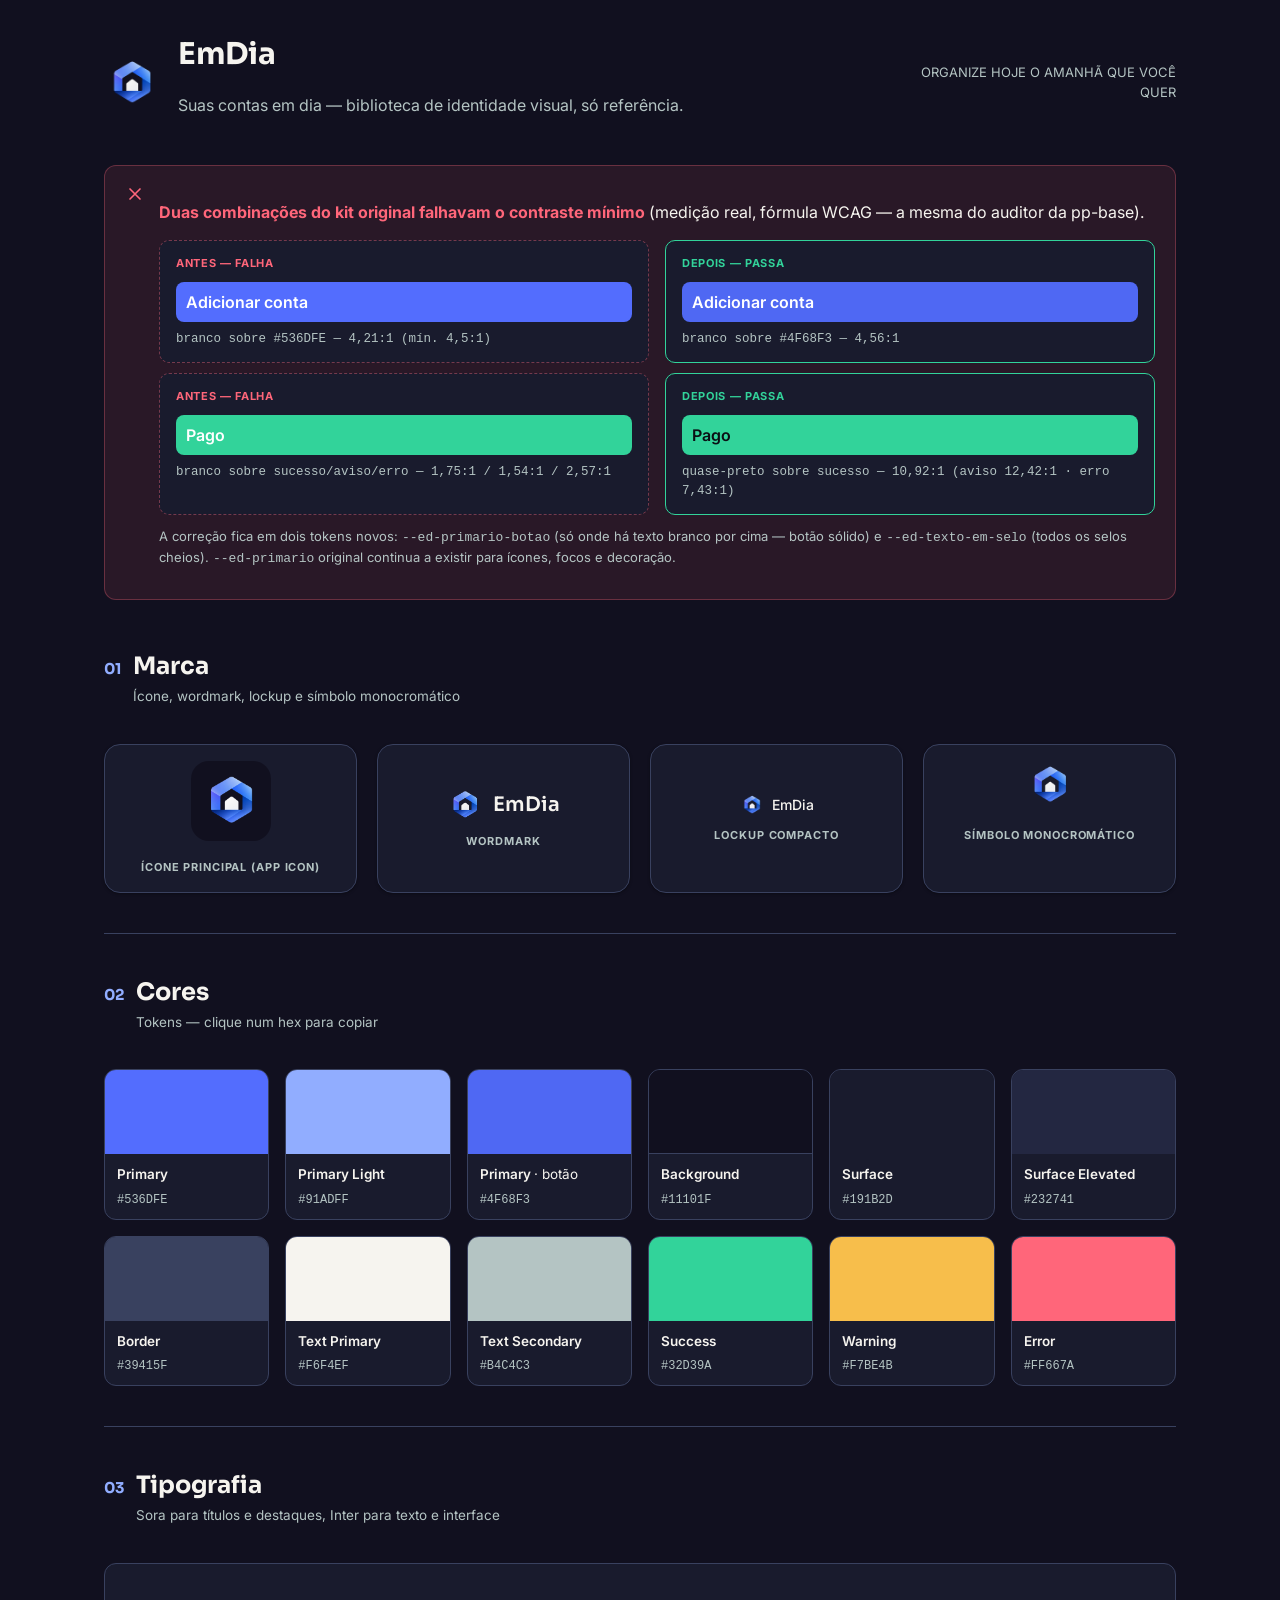
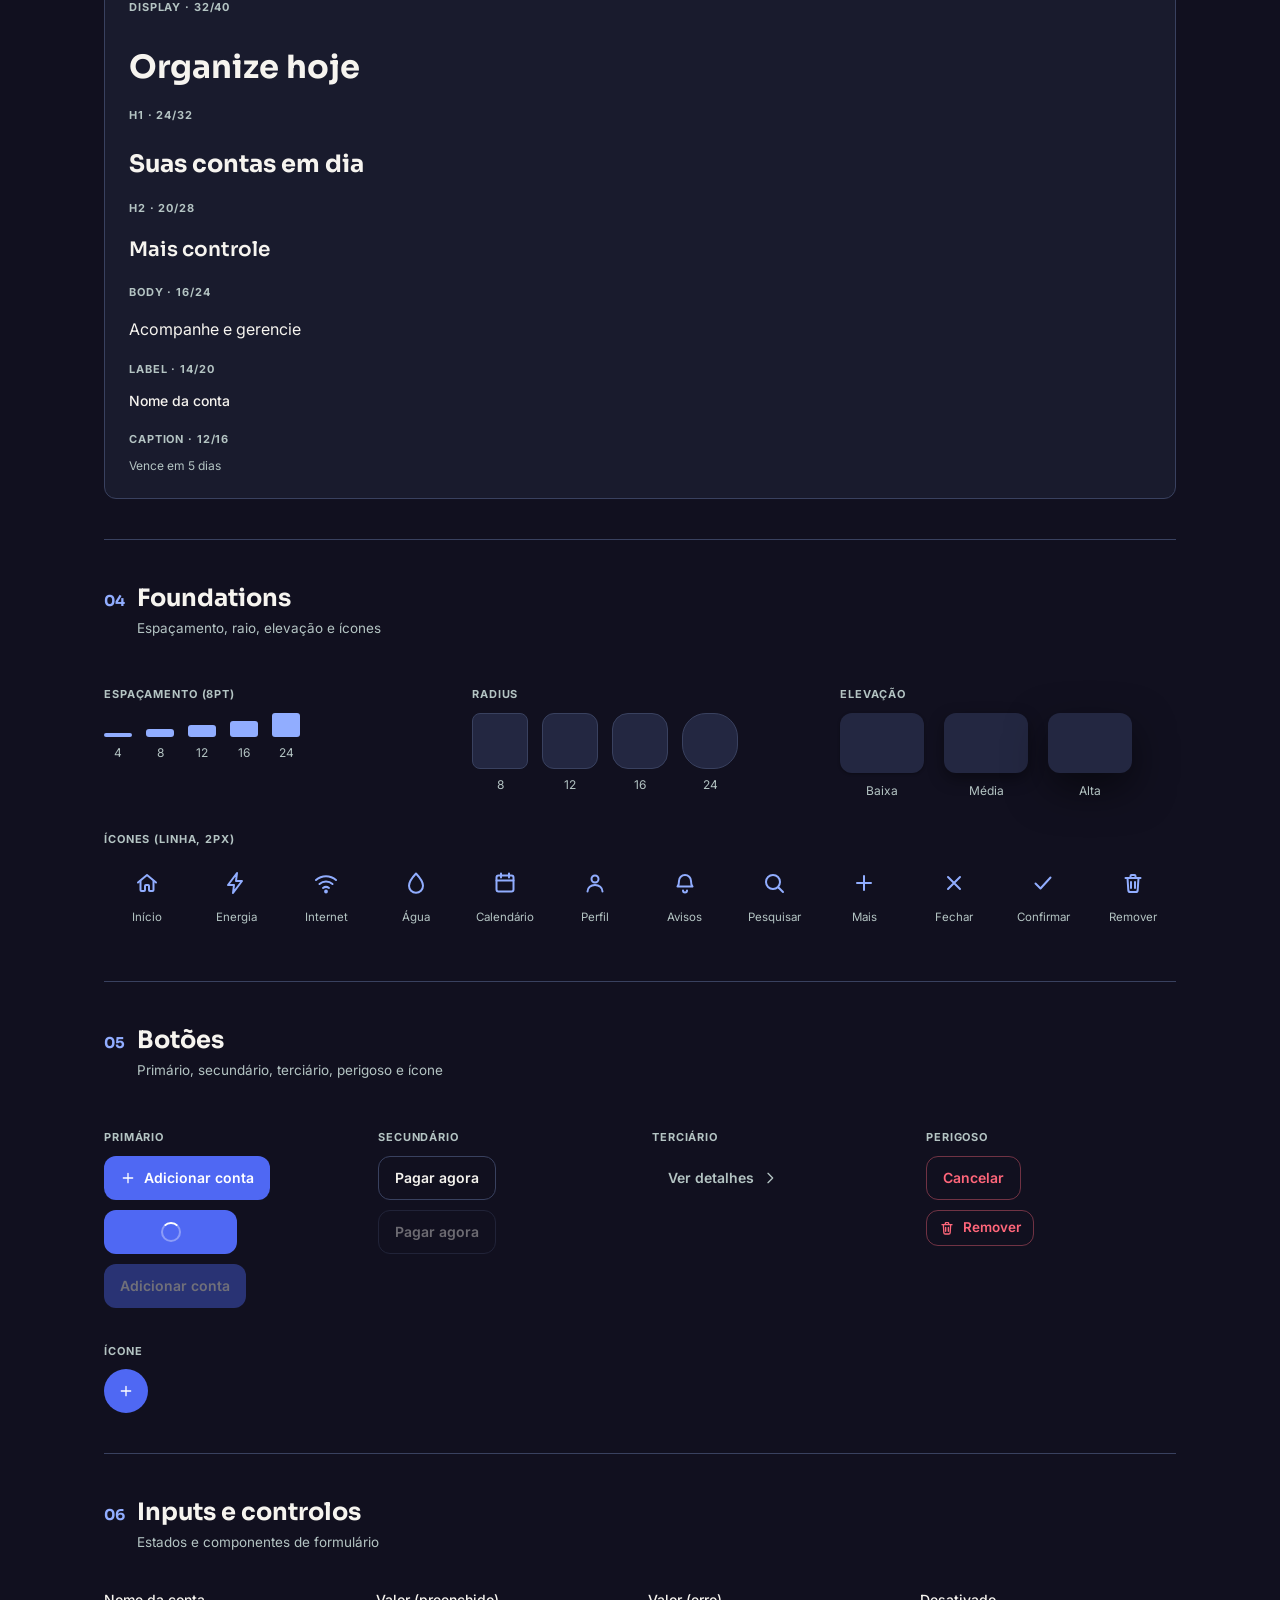
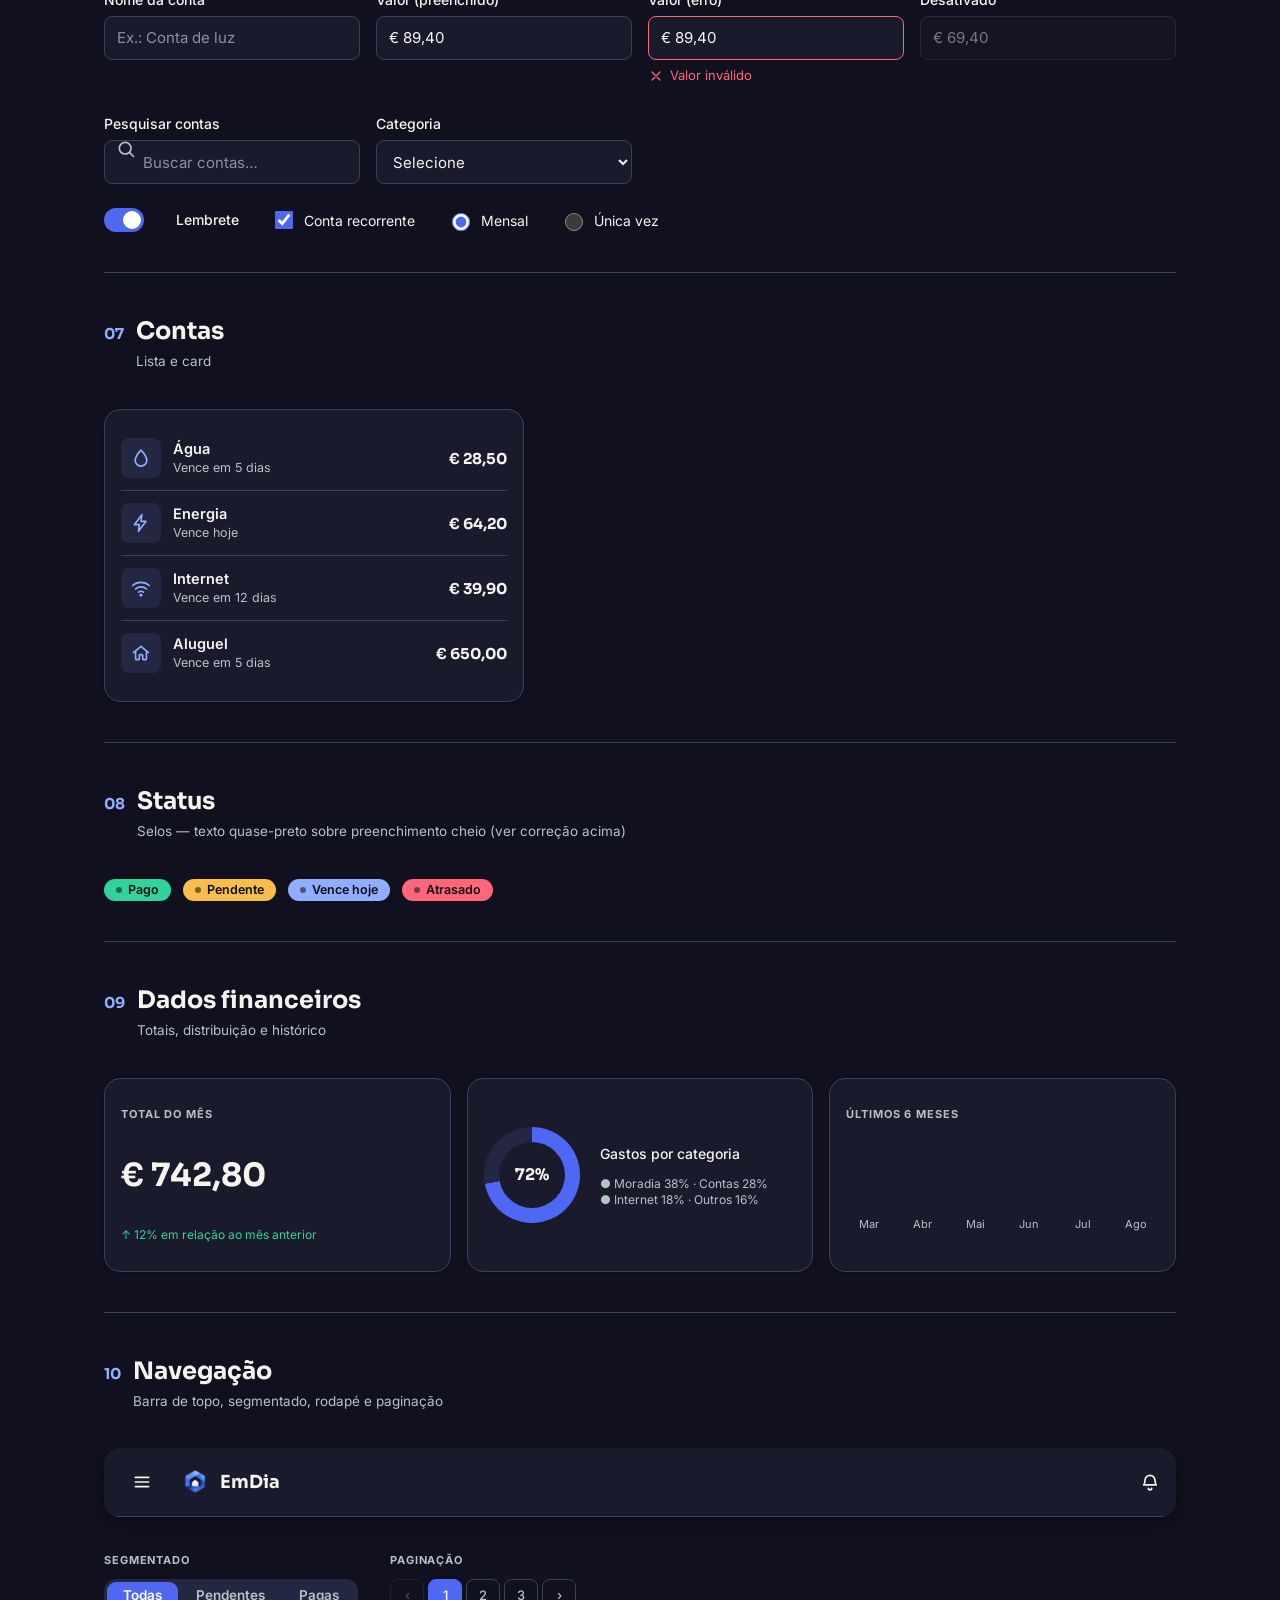
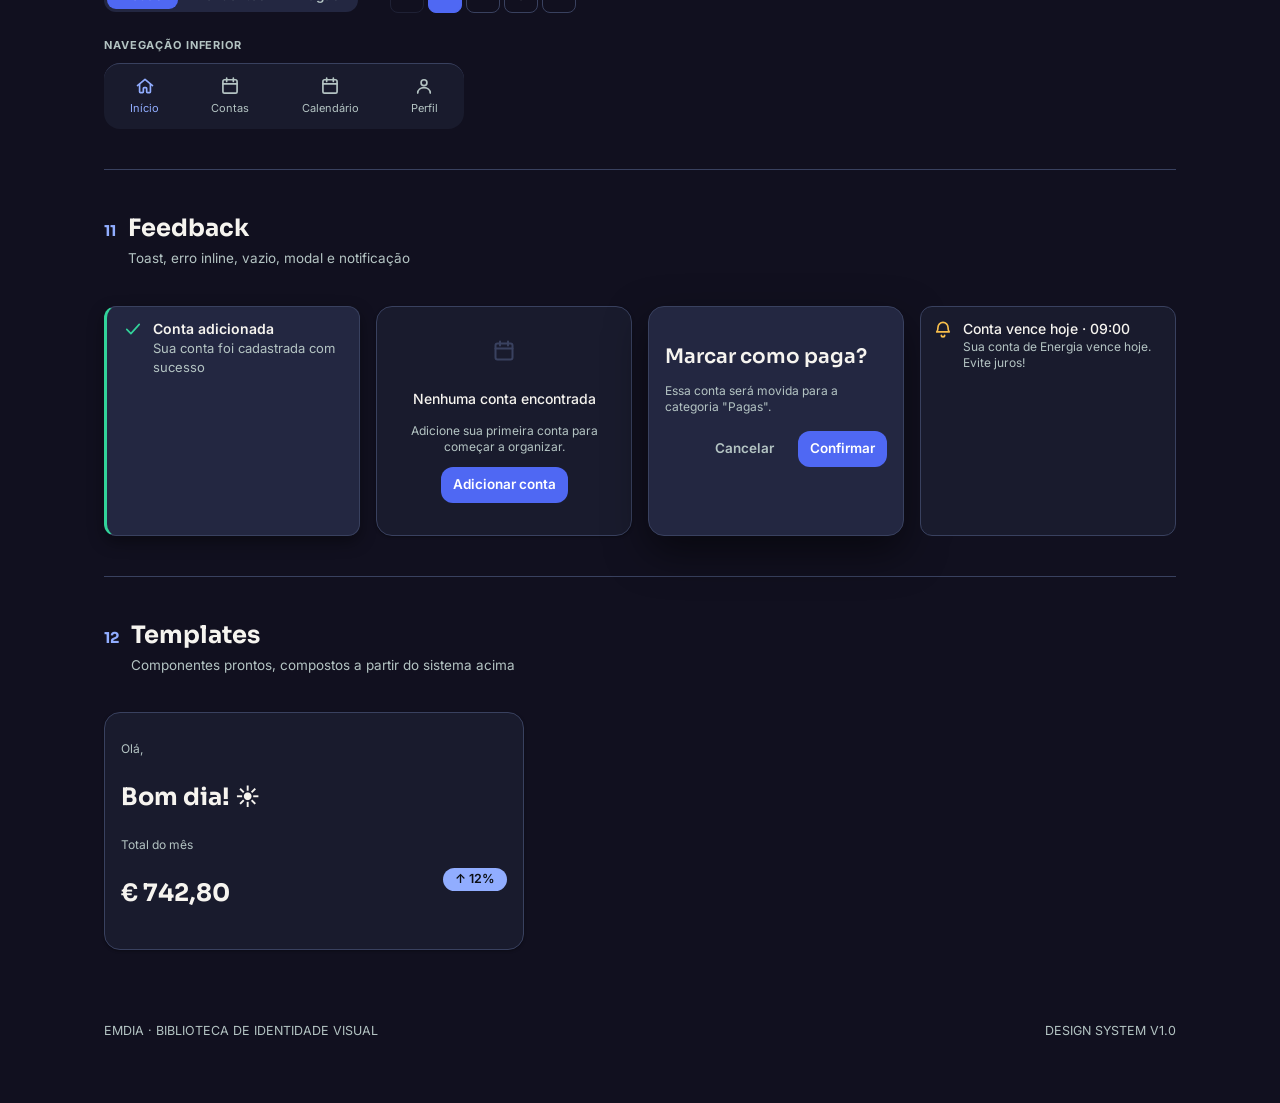
==== biblioteca.html @ 63ea7674 "feat: biblioteca de identidade visual da EmDia Sistema de desenho a serio a partir dos ficheiros env" ====
<!DOCTYPE html>
<html lang="pt-PT">
<head>
  <meta charset="UTF-8" />
  <meta name="emdia-versao" content="6bbaf1d4d84c" />
  <meta name="viewport" content="width=device-width, initial-scale=1.0" />
  <title>Biblioteca — EmDia</title>
  <meta name="description" content="Referência de identidade visual: cores, tipografia e componentes." />
  <meta name="robots" content="noindex" />
  <link rel="icon" href="favicon-32.png" />
  <link rel="preconnect" href="https://fonts.googleapis.com" />
  <link rel="preconnect" href="https://fonts.gstatic.com" crossorigin />
  <link rel="stylesheet"
        href="https://fonts.googleapis.com/css2?family=Sora:wght@600;700&family=Inter:wght@400;500;600;700&display=swap" />
  <link rel="stylesheet" href="web/biblioteca/emdia.css?v=400d2dfa" />
  <style>
    /* só desta página — não faz parte do sistema de desenho da app */
    .bib-secao { padding: 40px 0; border-top: 1px solid var(--ed-borda); }
    .bib-secao:first-of-type { border-top: 0; }
    .bib-titulo-secao { display: flex; align-items: baseline; gap: 12px; margin-bottom: 24px; }
    .bib-num { font-family: var(--ed-display); font-size: 15px; color: var(--ed-primario-claro); font-weight: 700; }
    .bib-titulo-secao h2 { margin: 0; }
    .bib-sub { color: var(--ed-texto-suave); font-size: 13.5px; margin-top: 2px; }
    .bib-grelha { display: grid; grid-template-columns: repeat(auto-fill, minmax(160px, 1fr)); gap: 16px; }
    .bib-swatch { border-radius: 12px; overflow: hidden; border: 1px solid var(--ed-borda); background: var(--ed-superficie); }
    .bib-swatch .cor { height: 84px; }
    .bib-swatch .info { padding: 10px 12px; }
    .bib-swatch .nome { font-weight: 600; font-size: 13.5px; }
    .bib-swatch button.hex {
      font: 500 12px/1 ui-monospace, monospace; color: var(--ed-texto-suave); background: none; border: 0;
      padding: 3px 0 0; cursor: pointer; text-align: left;
    }
    .bib-swatch button.hex:hover { color: var(--ed-primario-claro); }
    .bib-aviso {
      display: flex; gap: 14px; padding: 18px 20px; border-radius: 12px;
      background: rgba(255,102,122,.1); border: 1px solid rgba(255,102,122,.3); margin-bottom: 8px;
    }
    .bib-aviso b { color: var(--ed-erro); }
    .bib-comparativo { display: grid; grid-template-columns: 1fr 1fr; gap: 16px; margin-top: 14px; }
    .bib-comparativo > div { border-radius: 10px; padding: 14px 16px; background: var(--ed-superficie); }
    .bib-antes { border: 1.5px dashed rgba(255,102,122,.4); }
    .bib-depois { border: 1.5px solid var(--ed-sucesso); }
    .bib-comparativo .rotulo { font-size: 11px; font-weight: 700; letter-spacing: .06em; text-transform: uppercase; }
    .bib-antes .rotulo { color: var(--ed-erro); }
    .bib-depois .rotulo { color: var(--ed-sucesso); }
    .bib-comparativo .amostra { margin-top: 10px; font-weight: 600; padding: 8px 10px; border-radius: 8px; }
    .bib-comparativo .medida { font-size: 12.5px; color: var(--ed-texto-suave); margin-top: 8px; font-family: ui-monospace, monospace; }
    .bib-tipo-amostra { background: var(--ed-superficie); border: 1px solid var(--ed-borda); border-radius: 12px; padding: 24px; }
    .bib-tipo-rotulo { font-size: 11px; font-weight: 700; letter-spacing: .08em; text-transform: uppercase; color: var(--ed-texto-suave); margin-bottom: 10px; }
    .bib-icones { display: grid; grid-template-columns: repeat(auto-fill, minmax(84px, 1fr)); gap: 4px; text-align: center; }
    .bib-icones div { padding: 14px 6px; border-radius: 10px; }
    .bib-icones div:hover { background: var(--ed-superficie-elevada); }
    .bib-icones .ed-icone { display: block; margin: 0 auto 8px; color: var(--ed-primario-claro); }
    .bib-icones span.rotulo { font-size: 11.5px; color: var(--ed-texto-suave); }
    .bib-escala-espaco { display: flex; align-items: flex-end; gap: 14px; }
    .bib-escala-espaco div { display: flex; flex-direction: column; align-items: center; gap: 8px; }
    .bib-escala-espaco b { display: block; width: 28px; background: var(--ed-primario-claro); border-radius: 3px; }
    .bib-escala-raio { display: flex; gap: 14px; }
    .bib-escala-raio div { display: flex; flex-direction: column; align-items: center; gap: 8px; }
    .bib-escala-raio b { display: block; width: 56px; height: 56px; background: var(--ed-superficie-elevada); border: 1px solid var(--ed-borda); }
    .bib-elevacao { display: flex; gap: 20px; }
    .bib-elevacao div { display: flex; flex-direction: column; align-items: center; gap: 10px; }
    .bib-elevacao b { display: block; width: 84px; height: 60px; border-radius: 12px; background: var(--ed-superficie-elevada); }
  </style>
</head>
<body>
<div class="ed-pagina">
  <main class="ed-env" style="padding-top:var(--ed-e6);padding-bottom:64px">

    <!-- ══ cabeçalho ══════════════════════════════════════════════════ -->
    <header class="ed-fila" style="justify-content:space-between;flex-wrap:wrap;gap:24px;padding-bottom:32px">
      <div class="ed-fila" style="gap:18px">
        <img src="web/marca/emdia-marca.png" alt="" width="56" height="56" />
        <div>
          <h1 style="font-size:30px">EmDia</h1>
          <p class="ed-suave">Suas contas em dia — biblioteca de identidade visual, só referência.</p>
        </div>
      </div>
      <p class="ed-suave" style="max-width:280px;text-align:right;font-size:13px">
        ORGANIZE HOJE O AMANHÃ QUE VOCÊ QUER
      </p>
    </header>

    <!-- ══ aviso de correção ═════════════════════════════════════════ -->
    <div class="bib-aviso">
      <span class="ed-icone i-fechar" aria-hidden="true" style="color:var(--ed-erro);flex-shrink:0"></span>
      <div>
        <p><b>Duas combinações do kit original falhavam o contraste mínimo</b>
        (medição real, fórmula WCAG — a mesma do auditor da pp-base).</p>
        <div class="bib-comparativo">
          <div class="bib-antes" data-contraste-proposital>
            <div class="rotulo">Antes — falha</div>
            <div class="amostra" style="background:#536DFE;color:#fff">Adicionar conta</div>
            <div class="medida">branco sobre #536DFE — 4,21:1 (mín. 4,5:1)</div>
          </div>
          <div class="bib-depois">
            <div class="rotulo">Depois — passa</div>
            <div class="amostra" style="background:#4F68F3;color:#fff">Adicionar conta</div>
            <div class="medida">branco sobre #4F68F3 — 4,56:1</div>
          </div>
        </div>
        <div class="bib-comparativo" style="margin-top:10px">
          <div class="bib-antes" data-contraste-proposital>
            <div class="rotulo">Antes — falha</div>
            <div class="amostra" style="background:#32D39A;color:#fff">Pago</div>
            <div class="medida">branco sobre sucesso/aviso/erro — 1,75:1 / 1,54:1 / 2,57:1</div>
          </div>
          <div class="bib-depois">
            <div class="rotulo">Depois — passa</div>
            <div class="amostra" style="background:#32D39A;color:#0B0F14">Pago</div>
            <div class="medida">quase-preto sobre sucesso — 10,92:1 (aviso 12,42:1 · erro 7,43:1)</div>
          </div>
        </div>
        <p class="ed-suave" style="margin-top:12px;font-size:13px">
          A correção fica em dois tokens novos: <code>--ed-primario-botao</code> (só onde há texto
          branco por cima — botão sólido) e <code>--ed-texto-em-selo</code> (todos os selos cheios).
          <code>--ed-primario</code> original continua a existir para ícones, focos e decoração.
        </p>
      </div>
    </div>

    <!-- ══ 01. Marca ═════════════════════════════════════════════════ -->
    <section class="bib-secao" id="marca">
      <div class="bib-titulo-secao">
        <span class="bib-num">01</span>
        <div><h2>Marca</h2><p class="bib-sub">Ícone, wordmark, lockup e símbolo monocromático</p></div>
      </div>
      <div style="display:grid;grid-template-columns:repeat(auto-fit,minmax(180px,1fr));gap:20px">
        <div class="ed-cartao" style="text-align:center">
          <img src="web/marca/emdia-512.png" alt="" width="80" height="80" style="border-radius:18px;margin-bottom:12px" />
          <p class="bib-tipo-rotulo" style="margin:0">Ícone principal (App icon)</p>
        </div>
        <div class="ed-cartao" style="display:flex;flex-direction:column;justify-content:center;align-items:center;gap:10px">
          <div class="ed-fila" style="gap:10px">
            <img src="web/marca/emdia-marca.png" alt="" width="36" height="36" />
            <span class="ed-h2">EmDia</span>
          </div>
          <p class="bib-tipo-rotulo" style="margin:0">Wordmark</p>
        </div>
        <div class="ed-cartao" style="display:flex;flex-direction:column;justify-content:center;align-items:center;gap:10px">
          <div class="ed-fila" style="gap:8px">
            <img src="web/marca/emdia-marca.png" alt="" width="24" height="24" />
            <span class="ed-label">EmDia</span>
          </div>
          <p class="bib-tipo-rotulo" style="margin:0">Lockup compacto</p>
        </div>
        <div class="ed-cartao" style="text-align:center">
          <img src="web/marca/emdia-marca.png" alt="" width="48" height="48" style="margin-bottom:12px" />
          <p class="bib-tipo-rotulo" style="margin:0">Símbolo monocromático</p>
        </div>
      </div>
    </section>

    <!-- ══ 02. Cores ═════════════════════════════════════════════════ -->
    <section class="bib-secao" id="cores">
      <div class="bib-titulo-secao">
        <span class="bib-num">02</span>
        <div><h2>Cores</h2><p class="bib-sub">Tokens — clique num hex para copiar</p></div>
      </div>
      <div class="bib-grelha">
        <div class="bib-swatch">
          <div class="cor" style="background:#536DFE"></div>
          <div class="info"><div class="nome">Primary</div>
            <button class="hex" data-copiar="#536DFE">#536DFE</button></div>
        </div>
        <div class="bib-swatch">
          <div class="cor" style="background:#91ADFF"></div>
          <div class="info"><div class="nome">Primary Light</div>
            <button class="hex" data-copiar="#91ADFF">#91ADFF</button></div>
        </div>
        <div class="bib-swatch">
          <div class="cor" style="background:#4F68F3"></div>
          <div class="info"><div class="nome">Primary <span style="font-weight:400">· botão</span></div>
            <button class="hex" data-copiar="#4F68F3">#4F68F3</button></div>
        </div>
        <div class="bib-swatch">
          <div class="cor" style="background:#11101F;border-bottom:1px solid var(--ed-borda)"></div>
          <div class="info"><div class="nome">Background</div>
            <button class="hex" data-copiar="#11101F">#11101F</button></div>
        </div>
        <div class="bib-swatch">
          <div class="cor" style="background:#191B2D"></div>
          <div class="info"><div class="nome">Surface</div>
            <button class="hex" data-copiar="#191B2D">#191B2D</button></div>
        </div>
        <div class="bib-swatch">
          <div class="cor" style="background:#232741"></div>
          <div class="info"><div class="nome">Surface Elevated</div>
            <button class="hex" data-copiar="#232741">#232741</button></div>
        </div>
        <div class="bib-swatch">
          <div class="cor" style="background:#39415F"></div>
          <div class="info"><div class="nome">Border</div>
            <button class="hex" data-copiar="#39415F">#39415F</button></div>
        </div>
        <div class="bib-swatch">
          <div class="cor" style="background:#F6F4EF"></div>
          <div class="info"><div class="nome">Text Primary</div>
            <button class="hex" data-copiar="#F6F4EF">#F6F4EF</button></div>
        </div>
        <div class="bib-swatch">
          <div class="cor" style="background:#B4C4C3"></div>
          <div class="info"><div class="nome">Text Secondary</div>
            <button class="hex" data-copiar="#B4C4C3">#B4C4C3</button></div>
        </div>
        <div class="bib-swatch">
          <div class="cor" style="background:#32D39A"></div>
          <div class="info"><div class="nome">Success</div>
            <button class="hex" data-copiar="#32D39A">#32D39A</button></div>
        </div>
        <div class="bib-swatch">
          <div class="cor" style="background:#F7BE4B"></div>
          <div class="info"><div class="nome">Warning</div>
            <button class="hex" data-copiar="#F7BE4B">#F7BE4B</button></div>
        </div>
        <div class="bib-swatch">
          <div class="cor" style="background:#FF667A"></div>
          <div class="info"><div class="nome">Error</div>
            <button class="hex" data-copiar="#FF667A">#FF667A</button></div>
        </div>
      </div>
    </section>

    <!-- ══ 03. Tipografia ════════════════════════════════════════════ -->
    <section class="bib-secao" id="tipografia">
      <div class="bib-titulo-secao">
        <span class="bib-num">03</span>
        <div><h2>Tipografia</h2><p class="bib-sub">Sora para títulos e destaques, Inter para texto e interface</p></div>
      </div>
      <div class="bib-tipo-amostra">
        <p class="bib-tipo-rotulo">Display · 32/40</p>
        <p class="ed-display" style="margin-bottom:20px">Organize hoje</p>
        <p class="bib-tipo-rotulo">H1 · 24/32</p>
        <p class="ed-h1" style="margin-bottom:20px">Suas contas em dia</p>
        <p class="bib-tipo-rotulo">H2 · 20/28</p>
        <p class="ed-h2" style="margin-bottom:20px">Mais controle</p>
        <p class="bib-tipo-rotulo">Body · 16/24</p>
        <p class="ed-body" style="margin-bottom:20px">Acompanhe e gerencie</p>
        <p class="bib-tipo-rotulo">Label · 14/20</p>
        <p class="ed-label" style="margin-bottom:20px">Nome da conta</p>
        <p class="bib-tipo-rotulo">Caption · 12/16</p>
        <p class="ed-caption" style="margin:0">Vence em 5 dias</p>
      </div>
    </section>

    <!-- ══ 04. Foundations ═══════════════════════════════════════════ -->
    <section class="bib-secao" id="foundations">
      <div class="bib-titulo-secao">
        <span class="bib-num">04</span>
        <div><h2>Foundations</h2><p class="bib-sub">Espaçamento, raio, elevação e ícones</p></div>
      </div>
      <div style="display:grid;grid-template-columns:repeat(auto-fit,minmax(220px,1fr));gap:32px;margin-bottom:32px">
        <div>
          <p class="bib-tipo-rotulo">Espaçamento (8pt)</p>
          <div class="bib-escala-espaco">
            <div><b style="height:4px"></b><span class="ed-caption">4</span></div>
            <div><b style="height:8px"></b><span class="ed-caption">8</span></div>
            <div><b style="height:12px"></b><span class="ed-caption">12</span></div>
            <div><b style="height:16px"></b><span class="ed-caption">16</span></div>
            <div><b style="height:24px"></b><span class="ed-caption">24</span></div>
          </div>
        </div>
        <div>
          <p class="bib-tipo-rotulo">Radius</p>
          <div class="bib-escala-raio">
            <div><b style="border-radius:8px"></b><span class="ed-caption">8</span></div>
            <div><b style="border-radius:12px"></b><span class="ed-caption">12</span></div>
            <div><b style="border-radius:16px"></b><span class="ed-caption">16</span></div>
            <div><b style="border-radius:24px"></b><span class="ed-caption">24</span></div>
          </div>
        </div>
        <div>
          <p class="bib-tipo-rotulo">Elevação</p>
          <div class="bib-elevacao">
            <div><b style="box-shadow:var(--ed-sombra-baixa)"></b><span class="ed-caption">Baixa</span></div>
            <div><b style="box-shadow:var(--ed-sombra-media)"></b><span class="ed-caption">Média</span></div>
            <div><b style="box-shadow:var(--ed-sombra-alta)"></b><span class="ed-caption">Alta</span></div>
          </div>
        </div>
      </div>
      <p class="bib-tipo-rotulo">Ícones (linha, 2px)</p>
      <div class="bib-icones">
        <div><span class="ed-icone ed-icone-24 i-casa" aria-hidden="true"></span><span class="rotulo">Início</span></div>
        <div><span class="ed-icone ed-icone-24 i-energia" aria-hidden="true"></span><span class="rotulo">Energia</span></div>
        <div><span class="ed-icone ed-icone-24 i-internet" aria-hidden="true"></span><span class="rotulo">Internet</span></div>
        <div><span class="ed-icone ed-icone-24 i-agua" aria-hidden="true"></span><span class="rotulo">Água</span></div>
        <div><span class="ed-icone ed-icone-24 i-calendario" aria-hidden="true"></span><span class="rotulo">Calendário</span></div>
        <div><span class="ed-icone ed-icone-24 i-utilizador" aria-hidden="true"></span><span class="rotulo">Perfil</span></div>
        <div><span class="ed-icone ed-icone-24 i-notificacoes" aria-hidden="true"></span><span class="rotulo">Avisos</span></div>
        <div><span class="ed-icone ed-icone-24 i-procurar" aria-hidden="true"></span><span class="rotulo">Pesquisar</span></div>
        <div><span class="ed-icone ed-icone-24 i-mais" aria-hidden="true"></span><span class="rotulo">Mais</span></div>
        <div><span class="ed-icone ed-icone-24 i-fechar" aria-hidden="true"></span><span class="rotulo">Fechar</span></div>
        <div><span class="ed-icone ed-icone-24 i-verificar" aria-hidden="true"></span><span class="rotulo">Confirmar</span></div>
        <div><span class="ed-icone ed-icone-24 i-lixo" aria-hidden="true"></span><span class="rotulo">Remover</span></div>
      </div>
    </section>

    <!-- ══ 05. Botões ════════════════════════════════════════════════ -->
    <section class="bib-secao" id="botoes">
      <div class="bib-titulo-secao">
        <span class="bib-num">05</span>
        <div><h2>Botões</h2><p class="bib-sub">Primário, secundário, terciário, perigoso e ícone</p></div>
      </div>
      <div style="display:grid;grid-template-columns:repeat(auto-fit,minmax(200px,1fr));gap:24px">
        <div>
          <p class="bib-tipo-rotulo">Primário</p>
          <!-- carregando/desativado: texto sem contraste suficiente é
               esperado (WCAG 1.4.3 isenta componentes inativos) -->
          <div style="display:flex;flex-direction:column;gap:10px;align-items:flex-start" data-contraste-proposital>
            <button type="button" class="ed-botao ed-botao-primario"><span class="ed-icone ed-icone-16 i-mais" aria-hidden="true"></span>Adicionar conta</button>
            <button type="button" class="ed-botao ed-botao-primario ed-botao-carregando">Adicionando…</button>
            <button type="button" class="ed-botao ed-botao-primario" disabled>Adicionar conta</button>
          </div>
        </div>
        <div>
          <p class="bib-tipo-rotulo">Secundário</p>
          <div style="display:flex;flex-direction:column;gap:10px;align-items:flex-start" data-contraste-proposital>
            <button type="button" class="ed-botao ed-botao-secundario">Pagar agora</button>
            <button type="button" class="ed-botao ed-botao-secundario" disabled>Pagar agora</button>
          </div>
        </div>
        <div>
          <p class="bib-tipo-rotulo">Terciário</p>
          <div style="display:flex;flex-direction:column;gap:10px;align-items:flex-start">
            <button type="button" class="ed-botao ed-botao-terciario">Ver detalhes<span class="ed-icone ed-icone-16 i-seta-direita" aria-hidden="true"></span></button>
          </div>
        </div>
        <div>
          <p class="bib-tipo-rotulo">Perigoso</p>
          <div style="display:flex;flex-direction:column;gap:10px;align-items:flex-start">
            <button type="button" class="ed-botao ed-botao-perigoso">Cancelar</button>
            <button type="button" class="ed-botao ed-botao-perigoso ed-botao-pequeno"><span class="ed-icone ed-icone-16 i-lixo" aria-hidden="true"></span>Remover</button>
          </div>
        </div>
        <div>
          <p class="bib-tipo-rotulo">Ícone</p>
          <div class="ed-fila">
            <button type="button" class="ed-botao-icone" aria-label="Adicionar"><span class="ed-icone ed-icone-16 i-mais" aria-hidden="true"></span></button>
          </div>
        </div>
      </div>
    </section>

    <!-- ══ 06. Inputs e controlos ════════════════════════════════════ -->
    <section class="bib-secao" id="inputs">
      <div class="bib-titulo-secao">
        <span class="bib-num">06</span>
        <div><h2>Inputs e controlos</h2><p class="bib-sub">Estados e componentes de formulário</p></div>
      </div>
      <div style="display:grid;grid-template-columns:repeat(auto-fit,minmax(220px,1fr));gap:var(--ed-e4);margin-bottom:24px">
        <div class="ed-campo" style="margin:0">
          <label for="ex-nome">Nome da conta</label>
          <input id="ex-nome" placeholder="Ex.: Conta de luz" />
        </div>
        <div class="ed-campo" style="margin:0">
          <label for="ex-valor">Valor (preenchido)</label>
          <input id="ex-valor" value="€ 89,40" readonly />
        </div>
        <div class="ed-campo ed-erro" style="margin:0">
          <label for="ex-erro">Valor (erro)</label>
          <input id="ex-erro" value="€ 89,40" readonly />
          <p class="ed-msg-erro"><span class="ed-icone ed-icone-16 i-fechar" aria-hidden="true"></span>Valor inválido</p>
        </div>
        <div class="ed-campo" style="margin:0">
          <label for="ex-desativado">Desativado</label>
          <input id="ex-desativado" value="€ 69,40" disabled />
        </div>
        <div class="ed-campo ed-busca" style="margin:0">
          <label for="ex-busca">Pesquisar contas</label>
          <span class="ed-icone i-procurar" aria-hidden="true"></span>
          <input id="ex-busca" type="search" placeholder="Buscar contas…" />
        </div>
        <div class="ed-campo" style="margin:0">
          <label for="ex-categoria">Categoria</label>
          <select id="ex-categoria"><option>Selecione</option></select>
        </div>
      </div>
      <div class="ed-fila" style="gap:32px">
        <label class="ed-toggle"><input type="checkbox" checked /><span class="trilho"></span></label>
        <span class="ed-label">Lembrete</span>
        <label class="ed-checkbox"><input type="checkbox" checked />Conta recorrente</label>
        <label class="ed-radio"><input type="radio" name="ex-r" checked />Mensal</label>
        <label class="ed-radio"><input type="radio" name="ex-r" />Única vez</label>
      </div>
    </section>

    <!-- ══ 07. Contas ════════════════════════════════════════════════ -->
    <section class="bib-secao" id="contas">
      <div class="bib-titulo-secao">
        <span class="bib-num">07</span>
        <div><h2>Contas</h2><p class="bib-sub">Lista e card</p></div>
      </div>
      <div class="ed-cartao" style="max-width:420px">
        <div class="ed-conta-linha">
          <span class="ed-conta-icone"><span class="ed-icone i-agua" aria-hidden="true"></span></span>
          <div class="info"><div class="nome">Água</div><div class="venc">Vence em 5 dias</div></div>
          <div class="valor">€ 28,50</div>
        </div>
        <div class="ed-conta-linha">
          <span class="ed-conta-icone"><span class="ed-icone i-energia" aria-hidden="true"></span></span>
          <div class="info"><div class="nome">Energia</div><div class="venc">Vence hoje</div></div>
          <div class="valor">€ 64,20</div>
        </div>
        <div class="ed-conta-linha">
          <span class="ed-conta-icone"><span class="ed-icone i-internet" aria-hidden="true"></span></span>
          <div class="info"><div class="nome">Internet</div><div class="venc">Vence em 12 dias</div></div>
          <div class="valor">€ 39,90</div>
        </div>
        <div class="ed-conta-linha">
          <span class="ed-conta-icone"><span class="ed-icone i-casa" aria-hidden="true"></span></span>
          <div class="info"><div class="nome">Aluguel</div><div class="venc">Vence em 5 dias</div></div>
          <div class="valor">€ 650,00</div>
        </div>
      </div>
    </section>

    <!-- ══ 08. Status ════════════════════════════════════════════════ -->
    <section class="bib-secao" id="status">
      <div class="bib-titulo-secao">
        <span class="bib-num">08</span>
        <div><h2>Status</h2><p class="bib-sub">Selos — texto quase-preto sobre preenchimento cheio (ver correção acima)</p></div>
      </div>
      <div class="ed-fila">
        <span class="ed-selo ed-selo-pago"><span class="ponto"></span>Pago</span>
        <span class="ed-selo ed-selo-pendente"><span class="ponto"></span>Pendente</span>
        <span class="ed-selo ed-selo-vence-hoje"><span class="ponto"></span>Vence hoje</span>
        <span class="ed-selo ed-selo-atrasado"><span class="ponto"></span>Atrasado</span>
      </div>
    </section>

    <!-- ══ 09. Dados financeiros ═════════════════════════════════════ -->
    <section class="bib-secao" id="financeiro">
      <div class="bib-titulo-secao">
        <span class="bib-num">09</span>
        <div><h2>Dados financeiros</h2><p class="bib-sub">Totais, distribuição e histórico</p></div>
      </div>
      <div style="display:grid;grid-template-columns:repeat(auto-fit,minmax(220px,1fr));gap:var(--ed-e4)">
        <div class="ed-cartao">
          <p class="bib-tipo-rotulo">Total do mês</p>
          <p class="ed-display">€ 742,80</p>
          <p class="ed-caption" style="color:var(--ed-sucesso)">↑ 12% em relação ao mês anterior</p>
        </div>
        <div class="ed-cartao" style="display:flex;align-items:center;gap:20px">
          <div class="ed-donut" style="--pct:72"><span>72%</span></div>
          <div>
            <p class="ed-label" style="margin-bottom:8px">Gastos por categoria</p>
            <p class="ed-caption">● Moradia 38% · Contas 28%<br>● Internet 18% · Outros 16%</p>
          </div>
        </div>
        <div class="ed-cartao">
          <p class="bib-tipo-rotulo">Últimos 6 meses</p>
          <div class="ed-barra-mensal">
            <div class="col"><b style="height:40%"></b><span>Mar</span></div>
            <div class="col"><b style="height:55%"></b><span>Abr</span></div>
            <div class="col"><b style="height:50%"></b><span>Mai</span></div>
            <div class="col"><b style="height:70%"></b><span>Jun</span></div>
            <div class="col"><b style="height:60%"></b><span>Jul</span></div>
            <div class="col"><b style="height:80%"></b><span>Ago</span></div>
          </div>
        </div>
      </div>
    </section>

    <!-- ══ 10. Navegação ═════════════════════════════════════════════ -->
    <section class="bib-secao" id="navegacao">
      <div class="bib-titulo-secao">
        <span class="bib-num">10</span>
        <div><h2>Navegação</h2><p class="bib-sub">Barra de topo, segmentado, rodapé e paginação</p></div>
      </div>
      <div style="border-radius:var(--ed-r-lg);overflow:hidden;box-shadow:var(--ed-sombra-media);margin-bottom:24px">
        <div class="ed-topo" style="position:static">
          <div class="ed-topo-int">
            <button type="button" class="ed-botao-icone" style="background:transparent;color:var(--ed-texto)" aria-label="Menu">
              <span class="ed-icone i-menu" aria-hidden="true"></span>
            </button>
            <a class="ed-marca" href="#"><img src="web/marca/emdia-marca.png" alt="" />EmDia</a>
            <span style="flex:1"></span>
            <span class="ed-icone i-notificacoes" aria-hidden="true"></span>
          </div>
        </div>
      </div>
      <div class="ed-fila" style="gap:32px;align-items:flex-start;flex-wrap:wrap">
        <div>
          <p class="bib-tipo-rotulo">Segmentado</p>
          <div class="ed-segmentado">
            <button type="button" aria-current="true">Todas</button>
            <button type="button">Pendentes</button>
            <button type="button">Pagas</button>
          </div>
        </div>
        <div>
          <p class="bib-tipo-rotulo">Paginação</p>
          <nav class="ed-paginacao" aria-label="Paginação">
            <button type="button" disabled data-contraste-proposital>‹</button>
            <button type="button" aria-current="page">1</button>
            <button type="button">2</button>
            <button type="button">3</button>
            <button type="button">›</button>
          </nav>
        </div>
      </div>
      <p class="bib-tipo-rotulo" style="margin-top:24px">Navegação inferior</p>
      <div class="ed-nav-inferior" style="max-width:360px;border-radius:var(--ed-r-lg)">
        <a href="#" aria-current="page"><span class="ed-icone i-casa" aria-hidden="true"></span>Início</a>
        <a href="#"><span class="ed-icone i-calendario" aria-hidden="true"></span>Contas</a>
        <a href="#"><span class="ed-icone i-calendario" aria-hidden="true"></span>Calendário</a>
        <a href="#"><span class="ed-icone i-utilizador" aria-hidden="true"></span>Perfil</a>
      </div>
    </section>

    <!-- ══ 11. Feedback ══════════════════════════════════════════════ -->
    <section class="bib-secao" id="feedback">
      <div class="bib-titulo-secao">
        <span class="bib-num">11</span>
        <div><h2>Feedback</h2><p class="bib-sub">Toast, erro inline, vazio, modal e notificação</p></div>
      </div>
      <div style="display:grid;grid-template-columns:repeat(auto-fit,minmax(240px,1fr));gap:var(--ed-e4)">
        <div class="ed-toast">
          <span class="ed-icone i-verificar" aria-hidden="true" style="color:var(--ed-sucesso)"></span>
          <div><div class="titulo">Conta adicionada</div><div class="desc">Sua conta foi cadastrada com sucesso</div></div>
        </div>
        <div class="ed-cartao">
          <div class="ed-vazio" style="padding:var(--ed-e4)">
            <span class="ed-icone ed-icone-24 i-calendario" aria-hidden="true"></span>
            <p class="ed-label" style="color:var(--ed-texto)">Nenhuma conta encontrada</p>
            <p class="ed-caption" style="margin-bottom:var(--ed-e3)">Adicione sua primeira conta para começar a organizar.</p>
            <button type="button" class="ed-botao ed-botao-primario ed-botao-pequeno">Adicionar conta</button>
          </div>
        </div>
        <div class="ed-modal">
          <p class="ed-h2" style="margin-bottom:8px">Marcar como paga?</p>
          <p class="ed-caption" style="margin-bottom:var(--ed-e4)">Essa conta será movida para a categoria "Pagas".</p>
          <div class="ed-fila" style="justify-content:flex-end">
            <button type="button" class="ed-botao ed-botao-terciario ed-botao-pequeno">Cancelar</button>
            <button type="button" class="ed-botao ed-botao-primario ed-botao-pequeno">Confirmar</button>
          </div>
        </div>
        <div class="ed-notificacao">
          <span class="ed-icone i-notificacoes" aria-hidden="true" style="color:var(--ed-aviso)"></span>
          <div><div class="ed-label">Conta vence hoje · 09:00</div>
            <div class="ed-caption">Sua conta de Energia vence hoje. Evite juros!</div></div>
        </div>
      </div>
    </section>

    <!-- ══ 12. Templates ═════════════════════════════════════════════ -->
    <section class="bib-secao" id="templates">
      <div class="bib-titulo-secao">
        <span class="bib-num">12</span>
        <div><h2>Templates</h2><p class="bib-sub">Componentes prontos, compostos a partir do sistema acima</p></div>
      </div>
      <div class="ed-cartao" style="max-width:420px">
        <p class="ed-caption">Olá,</p>
        <p class="ed-h1" style="margin-bottom:var(--ed-e3)">Bom dia! ☀️</p>
        <div class="ed-fila" style="justify-content:space-between">
          <div>
            <p class="ed-caption">Total do mês</p>
            <p class="ed-h1">€ 742,80</p>
          </div>
          <span class="ed-selo ed-selo-vence-hoje">↑ 12%</span>
        </div>
      </div>
    </section>

    <footer class="ed-suave" style="padding-top:32px;font-size:12.5px;display:flex;justify-content:space-between;flex-wrap:wrap;gap:8px">
      <span>EMDIA · BIBLIOTECA DE IDENTIDADE VISUAL</span>
      <span>DESIGN SYSTEM V1.0</span>
    </footer>
  </main>
</div>

<script src="web/biblioteca/emdia.js?v=81a2e111"></script>
</body>
</html>
---- web/biblioteca/emdia.css ----
/* EmDia — sistema de desenho. Tema escuro, Sora (títulos) + Inter (texto).
   Tokens extraídos do kit de identidade fornecido pelo Germano (11 de
   setembro de 2026); duas correções de contraste medidas (ver secção
   "Cores" da biblioteca) estão marcadas com comentário. */

:root {
  /* cor de marca */
  --ed-primario: #536DFE;
  --ed-primario-claro: #91ADFF;
  /* correção de contraste: branco sobre --ed-primario mede 4,21:1 (abaixo
     de 4,5:1) — usar este tom, não --ed-primario, sempre que o texto por
     cima for branco/claro (botão sólido, selo cheio). */
  --ed-primario-botao: #4F68F3;

  --ed-fundo: #11101F;
  --ed-superficie: #191B2D;
  --ed-superficie-elevada: #232741;
  --ed-borda: #39415F;

  --ed-texto: #F6F4EF;
  --ed-texto-suave: #B4C4C3;

  --ed-sucesso: #32D39A;
  --ed-aviso: #F7BE4B;
  --ed-erro: #FF667A;
  /* correção de contraste: texto branco sobre sucesso/aviso/erro mede
     1,75:1 / 1,54:1 / 2,57:1 — muito abaixo do mínimo. Texto preto sobre
     estas três mede 10,9:1 / 12,4:1 / 7,4:1 — por isso os selos cheios
     usam --ed-texto-em-selo (quase preto), nunca branco. */
  --ed-texto-em-selo: #0B0F14;

  --ed-e1: 4px; --ed-e2: 8px; --ed-e3: 12px; --ed-e4: 16px; --ed-e5: 24px; --ed-e6: 32px;
  --ed-r-sm: 8px; --ed-r: 12px; --ed-r-lg: 16px; --ed-r-xl: 24px;

  --ed-sombra-baixa: 0 1px 3px rgba(0,0,0,.35);
  --ed-sombra-media: 0 6px 16px rgba(0,0,0,.4);
  --ed-sombra-alta: 0 16px 40px rgba(0,0,0,.5);

  --ed-display: 'Sora', 'Inter', sans-serif;
  --ed-fonte: 'Inter', sans-serif;
}

* { box-sizing: border-box; }
html { color-scheme: dark; }
body {
  margin: 0; background: var(--ed-fundo); color: var(--ed-texto);
  font: 400 16px/1.5 var(--ed-fonte); -webkit-font-smoothing: antialiased;
}
h1, h2, h3, h4 { font-family: var(--ed-display); font-weight: 700; margin: 0; color: var(--ed-texto); }
a { color: inherit; }
[hidden] { display: none !important; }

/* ── escala de tipografia (ver biblioteca secção 03) ─────────────────── */
.ed-display { font: 700 32px/40px var(--ed-display); }
.ed-h1 { font: 700 24px/32px var(--ed-display); }
.ed-h2 { font: 600 20px/28px var(--ed-display); }
.ed-body { font: 400 16px/24px var(--ed-fonte); }
.ed-label { font: 500 14px/20px var(--ed-fonte); }
.ed-caption { font: 400 12px/16px var(--ed-fonte); color: var(--ed-texto-suave); }
.ed-suave { color: var(--ed-texto-suave); }

/* ── layout ───────────────────────────────────────────────────────────── */
.ed-pagina { min-height: 100vh; background: var(--ed-fundo); }
.ed-env { max-width: 1120px; margin: 0 auto; padding: 0 var(--ed-e5); }
.ed-fila { display: flex; align-items: center; gap: var(--ed-e3); flex-wrap: wrap; }

/* ── ícones (linha, 2px — ver web/icones) ────────────────────────────── */
.ed-icone {
  display: inline-block; width: 20px; height: 20px; flex-shrink: 0;
  vertical-align: -4px; background-color: currentColor;
  -webkit-mask: var(--i) center/contain no-repeat; mask: var(--i) center/contain no-repeat;
}
.ed-icone-16 { width: 16px; height: 16px; vertical-align: -3px; }
.ed-icone-24 { width: 24px; height: 24px; vertical-align: -6px; }
.i-casa          { --i: url(../icones/casa.svg); }
.i-energia       { --i: url(../icones/energia.svg); }
.i-internet      { --i: url(../icones/internet.svg); }
.i-agua          { --i: url(../icones/agua.svg); }
.i-calendario    { --i: url(../icones/calendario.svg); }
.i-utilizador    { --i: url(../icones/utilizador.svg); }
.i-notificacoes  { --i: url(../icones/notificacoes.svg); }
.i-procurar      { --i: url(../icones/procurar.svg); }
.i-mais          { --i: url(../icones/mais.svg); }
.i-fechar        { --i: url(../icones/fechar.svg); }
.i-seta-direita  { --i: url(../icones/seta-direita.svg); }
.i-verificar     { --i: url(../icones/verificar.svg); }
.i-menu          { --i: url(../icones/menu.svg); }
.i-lixo          { --i: url(../icones/lixo.svg); }

/* ── botões ───────────────────────────────────────────────────────────── */
.ed-botao {
  display: inline-flex; align-items: center; justify-content: center; gap: 8px;
  height: 44px; padding: 0 var(--ed-e4); border-radius: var(--ed-r); border: 0;
  font: 600 14px/1 var(--ed-fonte); cursor: pointer; white-space: nowrap;
  transition: background 120ms ease, border-color 120ms ease, opacity 120ms ease;
}
.ed-botao-pequeno { height: 36px; padding: 0 var(--ed-e3); font-size: 13.5px; }
.ed-botao-primario { background: var(--ed-primario-botao); color: #fff; }
.ed-botao-primario:hover { background: #435CE0; }
.ed-botao-primario:active { background: #384FCB; }
.ed-botao-secundario {
  background: transparent; color: var(--ed-texto); border: 1.5px solid var(--ed-borda);
}
.ed-botao-secundario:hover { border-color: var(--ed-primario-claro); background: rgba(145,173,255,.08); }
.ed-botao-terciario { background: transparent; color: var(--ed-texto-suave); }
.ed-botao-terciario:hover { color: var(--ed-texto); }
.ed-botao-perigoso { background: transparent; color: var(--ed-erro); border: 1.5px solid rgba(255,102,122,.4); }
.ed-botao-perigoso:hover { background: rgba(255,102,122,.1); }
.ed-botao:disabled { opacity: .4; cursor: not-allowed; }
.ed-botao:focus-visible { outline: 2px solid var(--ed-primario-claro); outline-offset: 2px; }
.ed-botao-icone {
  width: 44px; height: 44px; padding: 0; border-radius: 50%;
  background: var(--ed-primario-botao); color: #fff; border: 0;
}
.ed-botao-carregando { position: relative; color: transparent !important; }
.ed-botao-carregando::after {
  content: ''; position: absolute; width: 16px; height: 16px; border-radius: 50%;
  border: 2px solid rgba(255,255,255,.35); border-top-color: #fff;
  animation: ed-girar .7s linear infinite;
}
@keyframes ed-girar { to { transform: rotate(360deg); } }

/* ── campos ───────────────────────────────────────────────────────────── */
.ed-campo { margin-bottom: var(--ed-e4); }
.ed-campo label { display: block; font: 500 14px/20px var(--ed-fonte); margin-bottom: 6px; color: var(--ed-texto); }
.ed-campo input, .ed-campo select {
  width: 100%; height: 44px; padding: 0 var(--ed-e3); border-radius: var(--ed-r-sm);
  border: 1.5px solid var(--ed-borda); background: var(--ed-superficie); color: var(--ed-texto);
  font: 400 15px/1 var(--ed-fonte);
}
.ed-campo input::placeholder { color: #8891A8; }
.ed-campo input:focus, .ed-campo select:focus {
  outline: none; border-color: var(--ed-primario-claro); box-shadow: 0 0 0 3px rgba(145,173,255,.18);
}
.ed-campo.ed-erro input { border-color: var(--ed-erro); }
.ed-campo .ed-msg-erro { display: flex; align-items: center; gap: 6px; margin-top: 6px; font-size: 13px; color: var(--ed-erro); }
.ed-campo input:disabled { opacity: .45; cursor: not-allowed; }
.ed-busca { position: relative; }
.ed-busca .ed-icone { position: absolute; left: 12px; top: 50%; transform: translateY(-50%); color: var(--ed-texto-suave); }
.ed-busca input { padding-left: 38px; }

.ed-toggle { position: relative; display: inline-block; width: 40px; height: 24px; }
.ed-toggle input { position: absolute; opacity: 0; width: 100%; height: 100%; margin: 0; cursor: pointer; }
.ed-toggle .trilho {
  position: absolute; inset: 0; border-radius: 999px; background: var(--ed-borda);
  transition: background 150ms ease;
}
.ed-toggle .trilho::before {
  content: ''; position: absolute; width: 18px; height: 18px; left: 3px; top: 3px;
  border-radius: 50%; background: #fff; transition: transform 150ms ease;
}
.ed-toggle input:checked + .trilho { background: var(--ed-primario-botao); }
.ed-toggle input:checked + .trilho::before { transform: translateX(16px); }

.ed-checkbox, .ed-radio { display: inline-flex; align-items: center; gap: 8px; cursor: pointer; font-size: 14px; }
.ed-checkbox input, .ed-radio input {
  width: 18px; height: 18px; accent-color: var(--ed-primario-botao); cursor: pointer;
}

/* ── selos / status (pills) ──────────────────────────────────────────── */
.ed-selo {
  display: inline-flex; align-items: center; gap: 6px; padding: 5px 12px;
  border-radius: 999px; font: 600 12.5px/1 var(--ed-fonte); color: var(--ed-texto-em-selo);
}
.ed-selo .ponto { width: 6px; height: 6px; border-radius: 50%; background: currentColor; opacity: .55; }
.ed-selo-pago      { background: var(--ed-sucesso); }
.ed-selo-pendente  { background: var(--ed-aviso); }
.ed-selo-vence-hoje{ background: var(--ed-primario-claro); }
.ed-selo-atrasado  { background: var(--ed-erro); }

/* ── cartões ──────────────────────────────────────────────────────────── */
.ed-cartao {
  background: var(--ed-superficie); border: 1px solid var(--ed-borda);
  border-radius: var(--ed-r-lg); padding: var(--ed-e4); box-shadow: var(--ed-sombra-baixa);
}
.ed-conta-linha {
  display: flex; align-items: center; gap: var(--ed-e3);
  padding: var(--ed-e3) 0; border-bottom: 1px solid var(--ed-borda);
}
.ed-conta-linha:last-child { border-bottom: 0; }
.ed-conta-icone {
  display: grid; place-items: center; width: 40px; height: 40px; border-radius: var(--ed-r-sm);
  background: var(--ed-superficie-elevada); color: var(--ed-primario-claro); flex-shrink: 0;
}
.ed-conta-linha .info { flex: 1; min-width: 0; }
.ed-conta-linha .nome { font: 600 14.5px/20px var(--ed-fonte); }
.ed-conta-linha .venc { font-size: 12.5px; color: var(--ed-texto-suave); }
.ed-conta-linha .valor { font: 700 15px/1 var(--ed-display); white-space: nowrap; }

/* ── progresso / dados financeiros ───────────────────────────────────── */
.ed-progresso { height: 8px; border-radius: 999px; background: var(--ed-superficie-elevada); overflow: hidden; }
.ed-progresso b { display: block; height: 100%; background: var(--ed-primario-botao); border-radius: inherit; }
.ed-donut {
  --pct: 72; width: 96px; height: 96px; border-radius: 50%;
  background: conic-gradient(var(--ed-primario-botao) calc(var(--pct) * 1%), var(--ed-superficie-elevada) 0);
  display: grid; place-items: center;
}
.ed-donut span {
  width: 66px; height: 66px; border-radius: 50%; background: var(--ed-superficie);
  display: grid; place-items: center; font: 700 16px/1 var(--ed-display);
}
.ed-barra-mensal { display: flex; align-items: flex-end; gap: 8px; height: 100px; }
.ed-barra-mensal .col { flex: 1; display: flex; flex-direction: column; align-items: center; gap: 6px; }
.ed-barra-mensal .col b {
  width: 100%; background: var(--ed-primario); border-radius: 4px 4px 0 0; display: block;
}
.ed-barra-mensal .col span { font-size: 11px; color: var(--ed-texto-suave); }

/* ── navegação ────────────────────────────────────────────────────────── */
.ed-topo {
  background: var(--ed-superficie); border-bottom: 1px solid var(--ed-borda);
  position: sticky; top: 0; z-index: 10;
}
.ed-topo-int { max-width: 1120px; margin: 0 auto; padding: var(--ed-e3) var(--ed-e4); display: flex; align-items: center; gap: var(--ed-e4); }
.ed-marca { display: flex; align-items: center; gap: 10px; text-decoration: none; color: var(--ed-texto);
  font-family: var(--ed-display); font-weight: 700; font-size: 18px; }
.ed-marca img { width: 30px; height: 30px; display: block; }
.ed-segmentado { display: inline-flex; background: var(--ed-superficie-elevada); border-radius: var(--ed-r); padding: 3px; gap: 2px; }
.ed-segmentado button {
  border: 0; background: transparent; color: var(--ed-texto-suave); padding: 7px 16px;
  border-radius: calc(var(--ed-r) - 3px); font: 600 13.5px/1 var(--ed-fonte); cursor: pointer;
}
.ed-segmentado button[aria-current="true"] { background: var(--ed-primario-botao); color: #fff; }
.ed-nav-inferior {
  display: flex; justify-content: space-around; background: var(--ed-superficie);
  border-top: 1px solid var(--ed-borda); padding: 8px 0;
}
.ed-nav-inferior a {
  display: flex; flex-direction: column; align-items: center; gap: 4px; text-decoration: none;
  color: var(--ed-texto-suave); font-size: 11px; padding: 4px 12px;
}
.ed-nav-inferior a[aria-current="page"] { color: var(--ed-primario-claro); }
.ed-paginacao { display: flex; gap: 4px; align-items: center; }
.ed-paginacao button {
  min-width: 34px; height: 34px; border-radius: var(--ed-r-sm); border: 1px solid var(--ed-borda);
  background: transparent; color: var(--ed-texto-suave); cursor: pointer; font: 500 13px/1 var(--ed-fonte);
}
.ed-paginacao button[aria-current="page"] { background: var(--ed-primario-botao); border-color: var(--ed-primario-botao); color: #fff; }
.ed-paginacao button:disabled { opacity: .35; cursor: not-allowed; }

/* ── feedback ─────────────────────────────────────────────────────────── */
.ed-toast {
  display: flex; align-items: flex-start; gap: 10px; padding: var(--ed-e3) var(--ed-e4);
  background: var(--ed-superficie-elevada); border: 1px solid var(--ed-borda);
  border-left: 3px solid var(--ed-sucesso); border-radius: var(--ed-r); box-shadow: var(--ed-sombra-media);
  max-width: 360px;
}
.ed-toast .titulo { font: 600 14px/20px var(--ed-fonte); }
.ed-toast .desc { font-size: 13px; color: var(--ed-texto-suave); }
.ed-vazio {
  text-align: center; padding: var(--ed-e6) var(--ed-e4); color: var(--ed-texto-suave);
}
.ed-vazio .ed-icone { color: var(--ed-borda); margin-bottom: var(--ed-e3); }
.ed-modal {
  background: var(--ed-superficie-elevada); border-radius: var(--ed-r-lg); border: 1px solid var(--ed-borda);
  padding: var(--ed-e4); box-shadow: var(--ed-sombra-alta); max-width: 340px;
}
.ed-notificacao {
  display: flex; gap: 10px; padding: var(--ed-e3); background: var(--ed-superficie);
  border: 1px solid var(--ed-borda); border-radius: var(--ed-r);
}
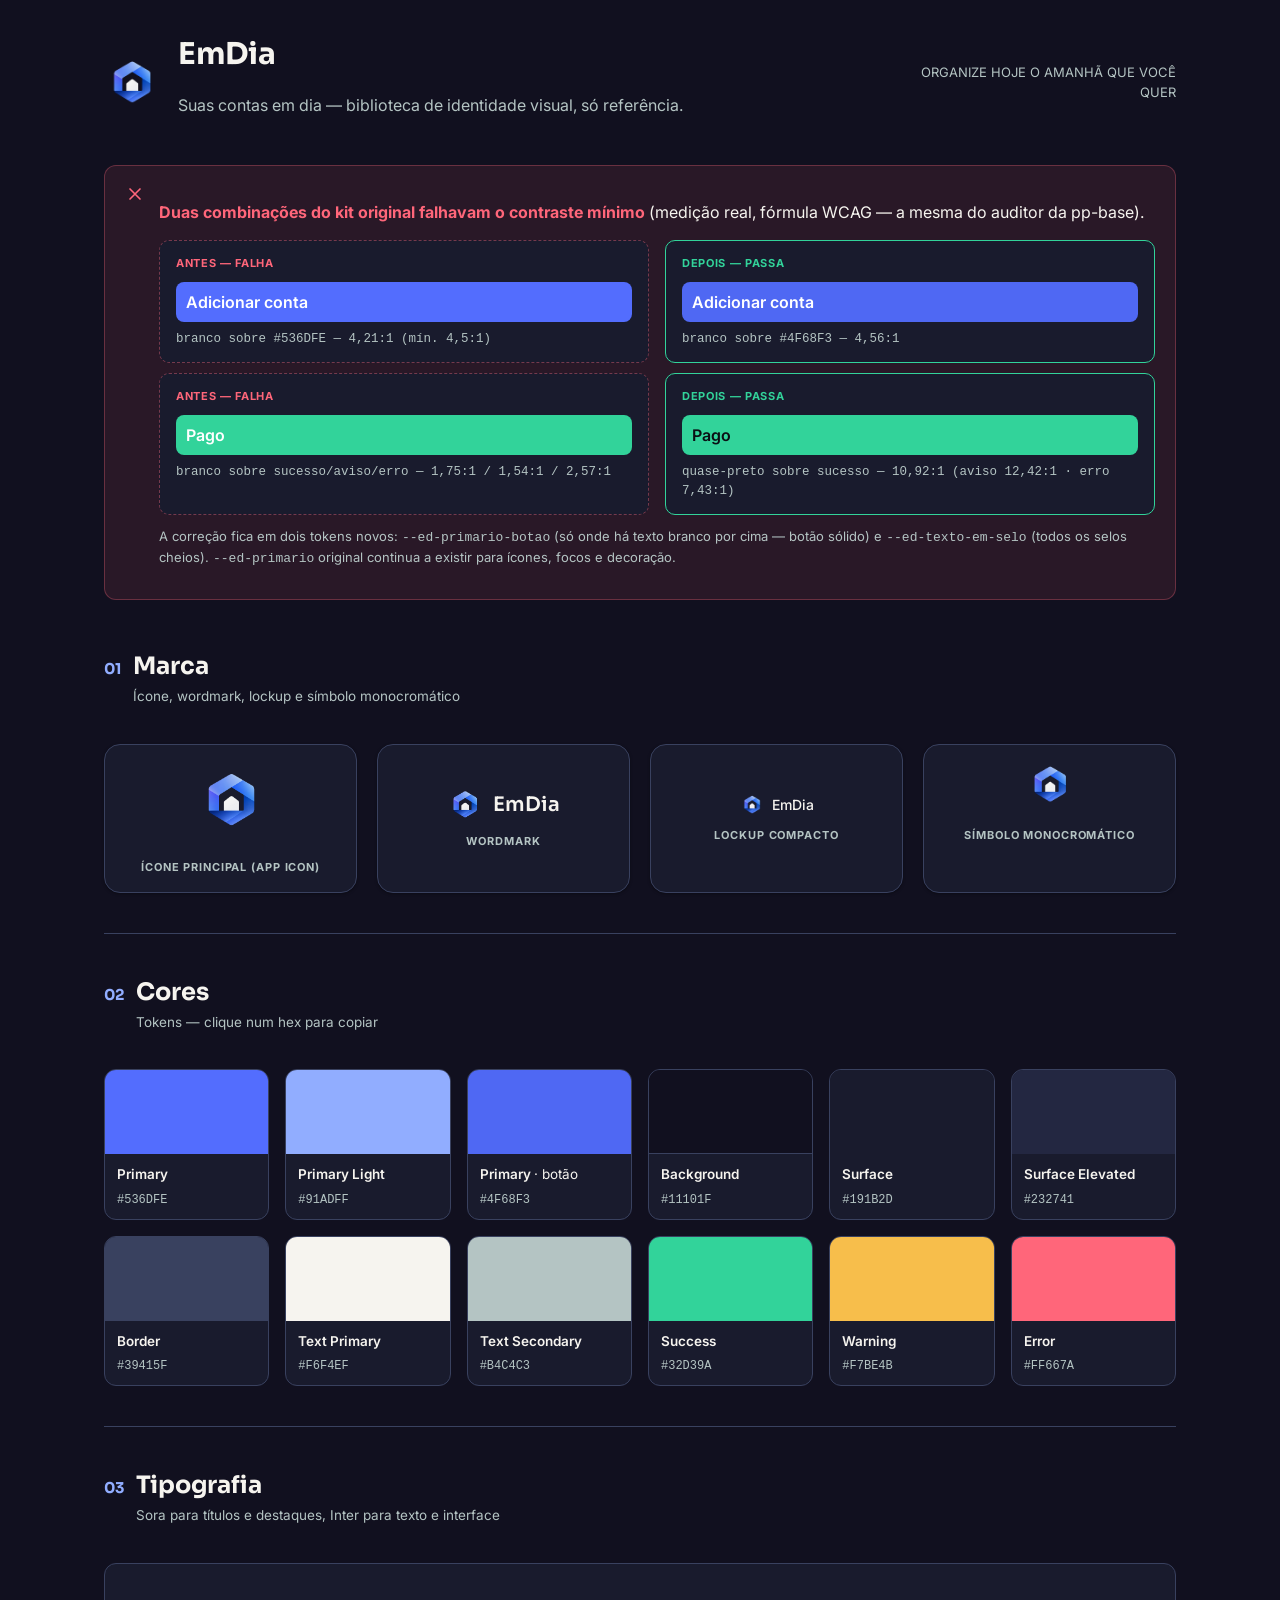
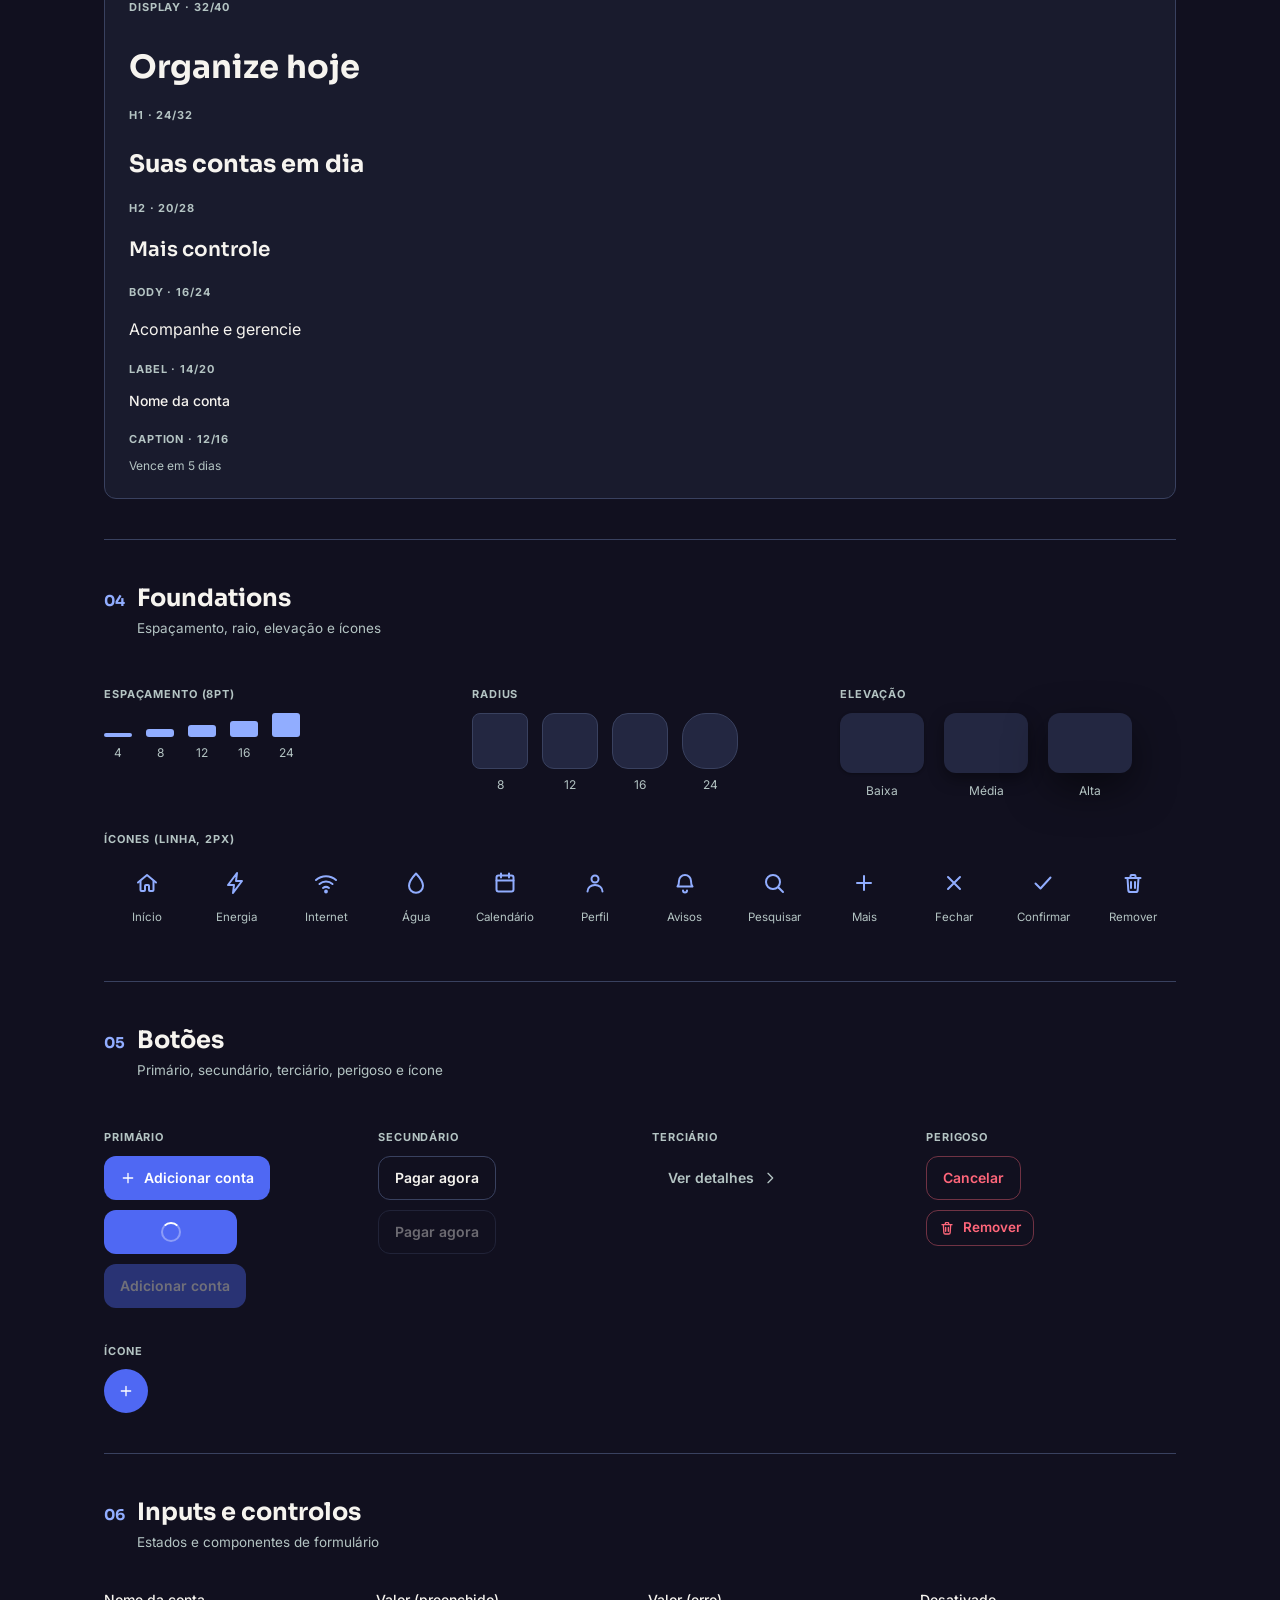
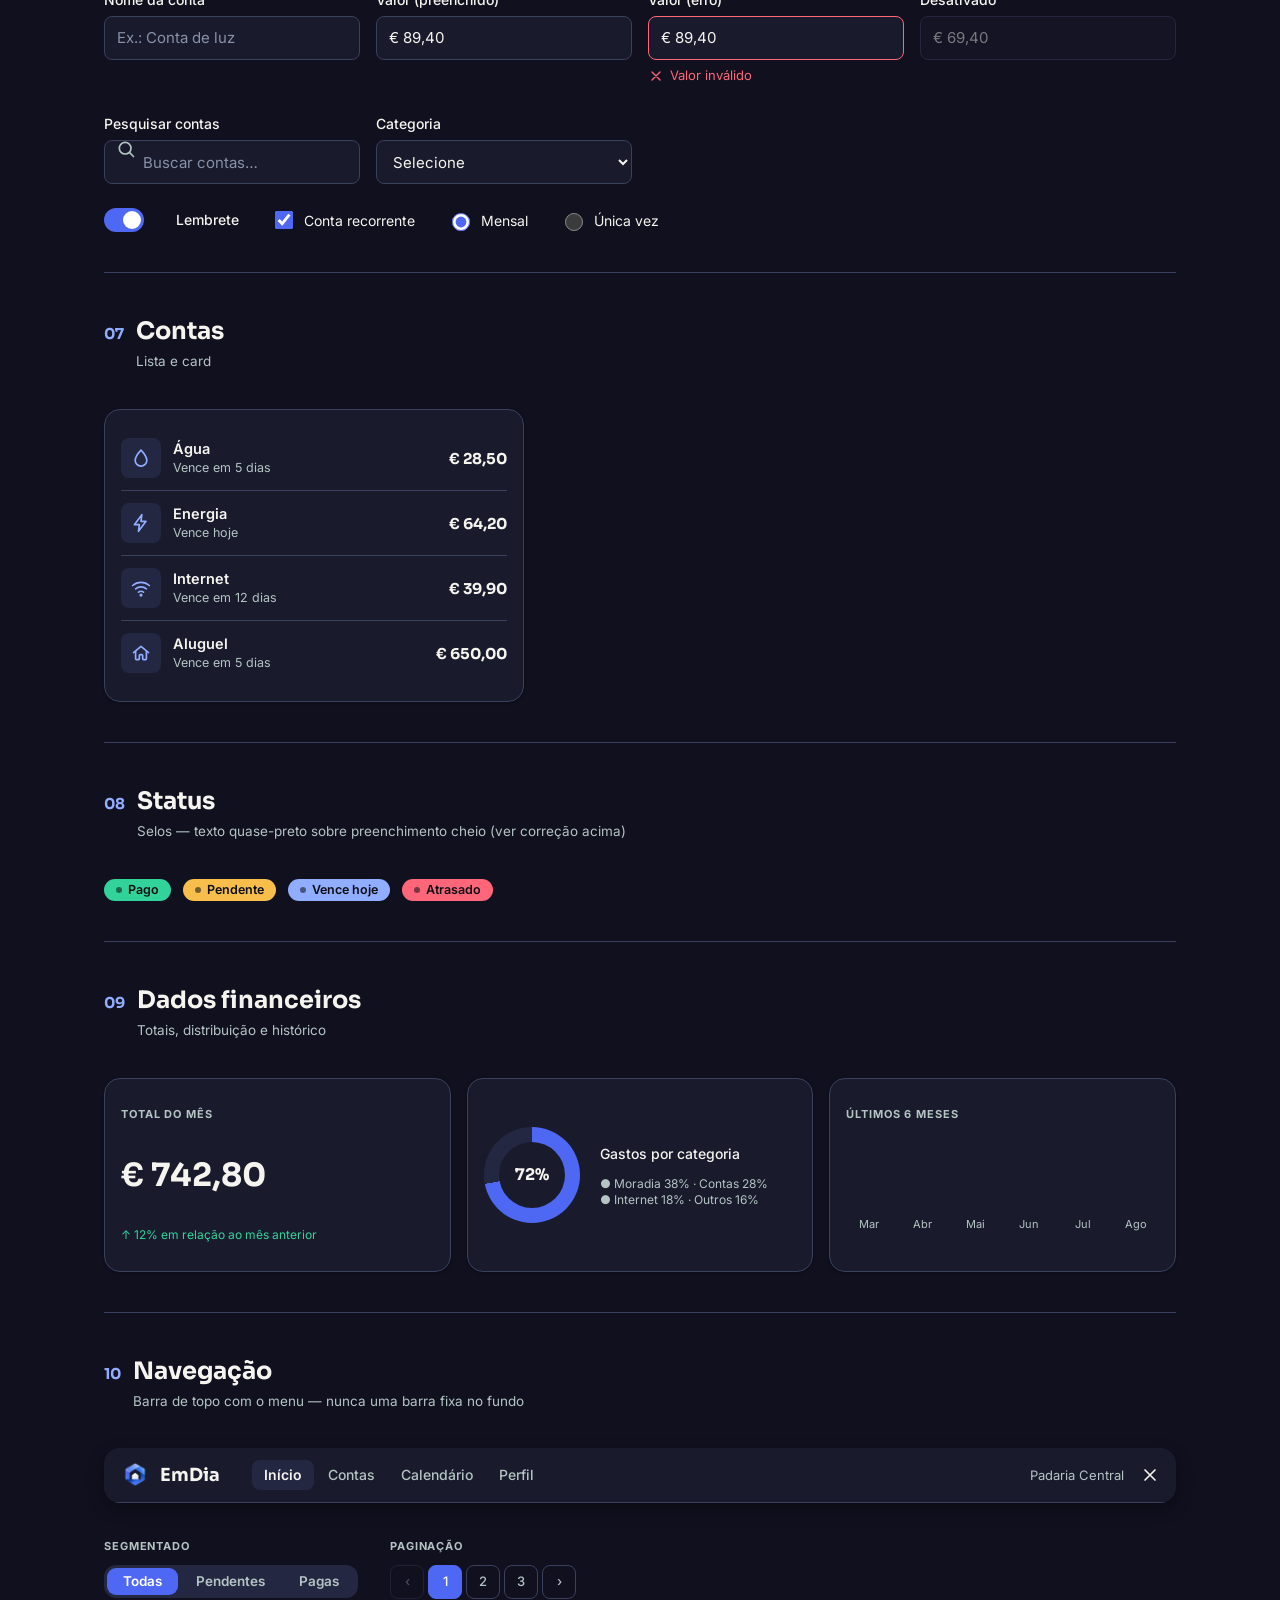
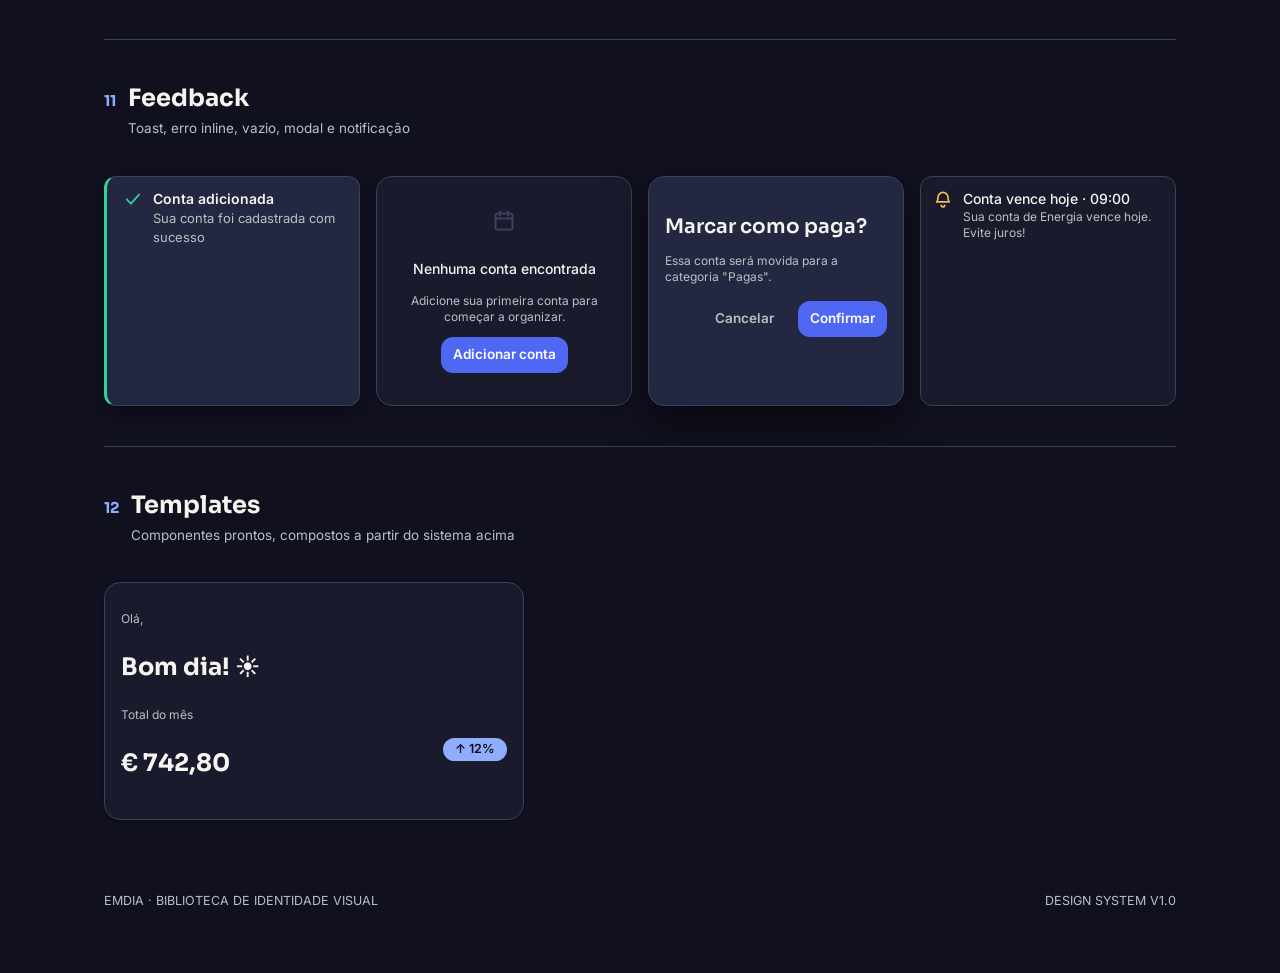
==== commit 022c394f: "fix: icone transparente, menu sempre em cima, painel da professora sempre alcancavel Feedback direto" ====
--- a/biblioteca.html
+++ b/biblioteca.html
@@ -2,7 +2,7 @@
 <html lang="pt-PT">
 <head>
   <meta charset="UTF-8" />
-  <meta name="emdia-versao" content="6bbaf1d4d84c" />
+  <meta name="emdia-versao" content="8a20d26f5c9d" />
   <meta name="viewport" content="width=device-width, initial-scale=1.0" />
   <title>Biblioteca — EmDia</title>
   <meta name="description" content="Referência de identidade visual: cores, tipografia e componentes." />
@@ -12,7 +12,7 @@
   <link rel="preconnect" href="https://fonts.gstatic.com" crossorigin />
   <link rel="stylesheet"
         href="https://fonts.googleapis.com/css2?family=Sora:wght@600;700&family=Inter:wght@400;500;600;700&display=swap" />
-  <link rel="stylesheet" href="web/biblioteca/emdia.css?v=400d2dfa" />
+  <link rel="stylesheet" href="web/biblioteca/emdia.css?v=eba7dd40" />
   <style>
     /* só desta página — não faz parte do sistema de desenho da app */
     .bib-secao { padding: 40px 0; border-top: 1px solid var(--ed-borda); }
@@ -465,17 +465,21 @@
     <section class="bib-secao" id="navegacao">
       <div class="bib-titulo-secao">
         <span class="bib-num">10</span>
-        <div><h2>Navegação</h2><p class="bib-sub">Barra de topo, segmentado, rodapé e paginação</p></div>
+        <div><h2>Navegação</h2><p class="bib-sub">Barra de topo com o menu — nunca uma barra fixa no fundo</p></div>
       </div>
       <div style="border-radius:var(--ed-r-lg);overflow:hidden;box-shadow:var(--ed-sombra-media);margin-bottom:24px">
         <div class="ed-topo" style="position:static">
           <div class="ed-topo-int">
-            <button type="button" class="ed-botao-icone" style="background:transparent;color:var(--ed-texto)" aria-label="Menu">
-              <span class="ed-icone i-menu" aria-hidden="true"></span>
-            </button>
             <a class="ed-marca" href="#"><img src="web/marca/emdia-marca.png" alt="" />EmDia</a>
+            <nav aria-label="Navegação principal">
+              <a href="#" aria-current="page">Início</a>
+              <a href="#">Contas</a>
+              <a href="#">Calendário</a>
+              <a href="#">Perfil</a>
+            </nav>
             <span style="flex:1"></span>
-            <span class="ed-icone i-notificacoes" aria-hidden="true"></span>
+            <span class="ed-suave" style="font-size:13px">Padaria Central</span>
+            <span class="ed-icone i-fechar" aria-hidden="true"></span>
           </div>
         </div>
       </div>
@@ -499,13 +503,6 @@
           </nav>
         </div>
       </div>
-      <p class="bib-tipo-rotulo" style="margin-top:24px">Navegação inferior</p>
-      <div class="ed-nav-inferior" style="max-width:360px;border-radius:var(--ed-r-lg)">
-        <a href="#" aria-current="page"><span class="ed-icone i-casa" aria-hidden="true"></span>Início</a>
-        <a href="#"><span class="ed-icone i-calendario" aria-hidden="true"></span>Contas</a>
-        <a href="#"><span class="ed-icone i-calendario" aria-hidden="true"></span>Calendário</a>
-        <a href="#"><span class="ed-icone i-utilizador" aria-hidden="true"></span>Perfil</a>
-      </div>
     </section>
 
     <!-- ══ 11. Feedback ══════════════════════════════════════════════ -->
@@ -569,6 +566,6 @@
   </main>
 </div>
 
-<script src="web/biblioteca/emdia.js?v=81a2e111"></script>
+<script src="web/biblioteca/emdia.js?v=babf5823"></script>
 </body>
 </html>
--- a/web/biblioteca/emdia.css
+++ b/web/biblioteca/emdia.css
@@ -86,6 +86,7 @@
 .i-verificar     { --i: url(../icones/verificar.svg); }
 .i-menu          { --i: url(../icones/menu.svg); }
 .i-lixo          { --i: url(../icones/lixo.svg); }
+.i-recibo        { --i: url(../icones/recibo.svg); }
 
 /* ── botões ───────────────────────────────────────────────────────────── */
 .ed-botao {
@@ -206,6 +207,15 @@
 }
 .ed-barra-mensal .col span { font-size: 11px; color: var(--ed-texto-suave); }
 
+/* ── tabela ───────────────────────────────────────────────────────────── */
+.ed-tabela-envolt { overflow-x: auto; border: 1px solid var(--ed-borda); border-radius: var(--ed-r-lg); }
+table.ed-tabela { width: 100%; border-collapse: collapse; background: var(--ed-superficie); font-size: 13.5px; }
+.ed-tabela th {
+  text-align: left; padding: 10px 14px; background: var(--ed-superficie-elevada);
+  font: 600 11px/1 var(--ed-fonte); letter-spacing: .04em; text-transform: uppercase; color: var(--ed-texto-suave);
+}
+.ed-tabela td { padding: 12px 14px; border-top: 1px solid var(--ed-borda); vertical-align: top; }
+
 /* ── navegação ────────────────────────────────────────────────────────── */
 .ed-topo {
   background: var(--ed-superficie); border-bottom: 1px solid var(--ed-borda);
@@ -215,21 +225,19 @@
 .ed-marca { display: flex; align-items: center; gap: 10px; text-decoration: none; color: var(--ed-texto);
   font-family: var(--ed-display); font-weight: 700; font-size: 18px; }
 .ed-marca img { width: 30px; height: 30px; display: block; }
+.ed-topo nav { display: flex; align-items: center; gap: 2px; margin-left: var(--ed-e4); }
+.ed-topo nav a {
+  display: inline-flex; align-items: center; padding: 8px 12px; border-radius: var(--ed-r-sm);
+  color: var(--ed-texto-suave); text-decoration: none; font: 500 14px/1 var(--ed-fonte);
+}
+.ed-topo nav a:hover { background: var(--ed-superficie-elevada); color: var(--ed-texto); }
+.ed-topo nav a[aria-current="page"] { color: var(--ed-texto); font-weight: 600; background: var(--ed-superficie-elevada); }
 .ed-segmentado { display: inline-flex; background: var(--ed-superficie-elevada); border-radius: var(--ed-r); padding: 3px; gap: 2px; }
 .ed-segmentado button {
   border: 0; background: transparent; color: var(--ed-texto-suave); padding: 7px 16px;
   border-radius: calc(var(--ed-r) - 3px); font: 600 13.5px/1 var(--ed-fonte); cursor: pointer;
 }
 .ed-segmentado button[aria-current="true"] { background: var(--ed-primario-botao); color: #fff; }
-.ed-nav-inferior {
-  display: flex; justify-content: space-around; background: var(--ed-superficie);
-  border-top: 1px solid var(--ed-borda); padding: 8px 0;
-}
-.ed-nav-inferior a {
-  display: flex; flex-direction: column; align-items: center; gap: 4px; text-decoration: none;
-  color: var(--ed-texto-suave); font-size: 11px; padding: 4px 12px;
-}
-.ed-nav-inferior a[aria-current="page"] { color: var(--ed-primario-claro); }
 .ed-paginacao { display: flex; gap: 4px; align-items: center; }
 .ed-paginacao button {
   min-width: 34px; height: 34px; border-radius: var(--ed-r-sm); border: 1px solid var(--ed-borda);
@@ -255,7 +263,58 @@
   background: var(--ed-superficie-elevada); border-radius: var(--ed-r-lg); border: 1px solid var(--ed-borda);
   padding: var(--ed-e4); box-shadow: var(--ed-sombra-alta); max-width: 340px;
 }
+
+/* ── <dialog> a sério (modal de pagamento, etc.) ─────────────────────── */
+dialog {
+  border: 0; border-radius: var(--ed-r-lg); padding: var(--ed-e4);
+  max-width: 360px; width: calc(100% - var(--ed-e5) * 2);
+  background: var(--ed-superficie-elevada); border: 1px solid var(--ed-borda);
+  color: var(--ed-texto); box-shadow: var(--ed-sombra-alta);
+}
+dialog::backdrop { background: rgba(0,0,0,.6); }
+.ed-msg { font: 500 13.5px/1.4 var(--ed-fonte); min-height: 1px; }
+.ed-msg-erro { color: var(--ed-erro); }
+.ed-msg-ok { color: var(--ed-sucesso); }
 .ed-notificacao {
   display: flex; gap: 10px; padding: var(--ed-e3); background: var(--ed-superficie);
   border: 1px solid var(--ed-borda); border-radius: var(--ed-r);
 }
+
+/* ── entrada (login) ─────────────────────────────────────────────────── */
+.ed-a-verificar { min-height: 100svh; display: flex; align-items: center; justify-content: center; }
+.ed-entrada {
+  position: relative; min-height: 100svh; display: flex; align-items: center; justify-content: center;
+  padding: clamp(24px, 5vh, 64px) clamp(16px, 4vw, 56px);
+  background: var(--ed-fundo) url('../marca/fundo-entrada.webp') center/cover no-repeat;
+}
+.ed-entrada::before {
+  content: ''; position: absolute; inset: 0; background: rgba(17,16,31,.55);
+}
+.ed-entrada-cartao {
+  position: relative; width: 100%; max-width: 400px;
+  background: var(--ed-superficie-elevada); border: 1px solid var(--ed-borda);
+  border-radius: var(--ed-r-lg); padding: clamp(24px, 4vh, 34px); box-shadow: var(--ed-sombra-alta);
+}
+.ed-entrada-marca { display: flex; align-items: center; gap: var(--ed-e3); margin-bottom: clamp(16px, 3vh, 24px); }
+.ed-entrada-marca img { width: 44px; height: 44px; }
+.ed-entrada-marca b { font-family: var(--ed-display); font-size: 20px; }
+.ed-entrada-marca small { display: block; font-weight: 400; font-size: 12.5px; color: var(--ed-texto-suave); margin-top: 2px; }
+.ed-campo-senha { position: relative; }
+.ed-campo-senha input { padding-right: 96px; }
+.ed-ver-senha {
+  position: absolute; right: 6px; bottom: 6px; height: 32px; padding: 0 11px;
+  border: 0; border-radius: 9px; background: transparent; color: var(--ed-primario-claro);
+  font: 500 13px/1 var(--ed-fonte); cursor: pointer;
+}
+.ed-ver-senha:hover { background: rgba(145,173,255,.1); }
+
+@media (max-width: 640px) {
+  .ed-entrada { background-image: none; }
+  .ed-entrada::before { display: none; }
+  /* quatro links + nome + sair não cabem numa só linha a 390px — a nav
+     quebra para baixo em vez de cortar/sobrepor texto (mesma lição do
+     Diário da República). */
+  .ed-topo-int { flex-wrap: wrap; row-gap: 4px; }
+  .ed-topo nav { flex: 1 1 100%; flex-wrap: wrap; margin-left: 0; order: 3; }
+  .ed-topo-nome { display: none; }
+}
